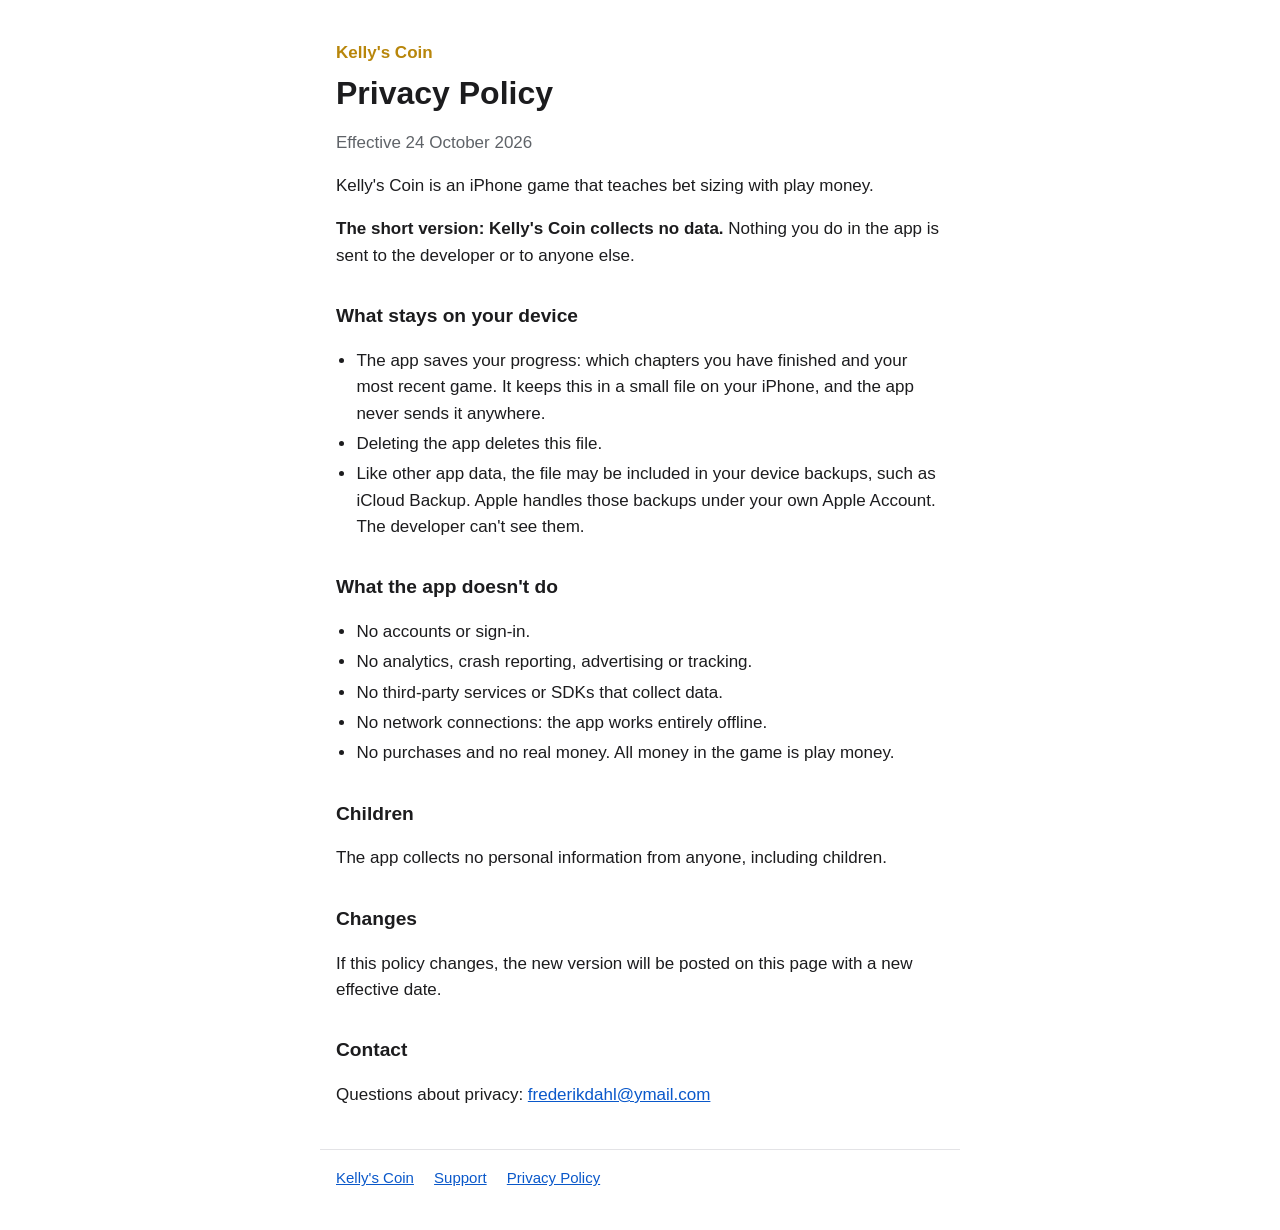
==== privacy.html @ 82ded95c "Add support and privacy pages for Kelly's Coin Plain HTML for GitHub Pages: a privacy policy (no dat" ====
<!doctype html>
<html lang="en">
<head>
  <meta charset="utf-8">
  <meta name="viewport" content="width=device-width, initial-scale=1">
  <title>Privacy Policy – Kelly's Coin</title>
  <link rel="stylesheet" href="style.css">
</head>
<body>
  <main>
    <p class="app">Kelly's Coin</p>
    <h1>Privacy Policy</h1>
    <p class="muted">Effective 24 October 2026</p>

    <p>Kelly's Coin is an iPhone game that teaches bet sizing with play money.</p>

    <p><strong>The short version: Kelly's Coin collects no data.</strong> Nothing you do in the app is sent to the developer or to anyone else.</p>

    <h2>What stays on your device</h2>
    <ul>
      <li>The app saves your progress: which chapters you have finished and your most recent game. It keeps this in a small file on your iPhone, and the app never sends it anywhere.</li>
      <li>Deleting the app deletes this file.</li>
      <li>Like other app data, the file may be included in your device backups, such as iCloud Backup. Apple handles those backups under your own Apple Account. The developer can't see them.</li>
    </ul>

    <h2>What the app doesn't do</h2>
    <ul>
      <li>No accounts or sign-in.</li>
      <li>No analytics, crash reporting, advertising or tracking.</li>
      <li>No third-party services or SDKs that collect data.</li>
      <li>No network connections: the app works entirely offline.</li>
      <li>No purchases and no real money. All money in the game is play money.</li>
    </ul>

    <h2>Children</h2>
    <p>The app collects no personal information from anyone, including children.</p>

    <h2>Changes</h2>
    <p>If this policy changes, the new version will be posted on this page with a new effective date.</p>

    <h2>Contact</h2>
    <p>Questions about privacy: <a href="mailto:frederikdahl@ymail.com">frederikdahl@ymail.com</a></p>
  </main>
  <footer>
    <a href="./">Kelly's Coin</a>
    <a href="support.html">Support</a>
    <a href="privacy.html">Privacy Policy</a>
  </footer>
</body>
</html>
---- style.css ----
:root {
  --bg: #ffffff;
  --text: #1c1c1e;
  --muted: #5f6368;
  --accent: #b8860b;
  --link: #0a58ca;
  --rule: #e3e3e6;
  color-scheme: light dark;
}

@media (prefers-color-scheme: dark) {
  :root {
    --bg: #102a43;
    --text: #f2f2f4;
    --muted: #a9b4c2;
    --accent: #d9a91e;
    --link: #8ab4f8;
    --rule: #24405e;
  }
}

* {
  box-sizing: border-box;
}

body {
  margin: 0;
  background: var(--bg);
  color: var(--text);
  font: 17px/1.55 -apple-system, BlinkMacSystemFont, "Segoe UI", Roboto, Helvetica, Arial, sans-serif;
  -webkit-text-size-adjust: 100%;
}

main {
  max-width: 40rem;
  margin: 0 auto;
  padding: 40px 16px 24px;
}

h1 {
  font-size: 2rem;
  line-height: 1.2;
  margin: 0 0 4px;
}

h2 {
  font-size: 1.2rem;
  margin: 32px 0 8px;
}

.app {
  color: var(--accent);
  font-weight: 700;
  margin: 0 0 8px;
}

.muted {
  color: var(--muted);
}

a {
  color: var(--link);
  overflow-wrap: anywhere;
}

ul {
  padding-left: 1.2em;
}

li + li {
  margin-top: 4px;
}

footer {
  max-width: 40rem;
  margin: 0 auto;
  padding: 16px 16px 40px;
  border-top: 1px solid var(--rule);
  color: var(--muted);
  font-size: 15px;
}

footer a {
  margin-right: 16px;
}
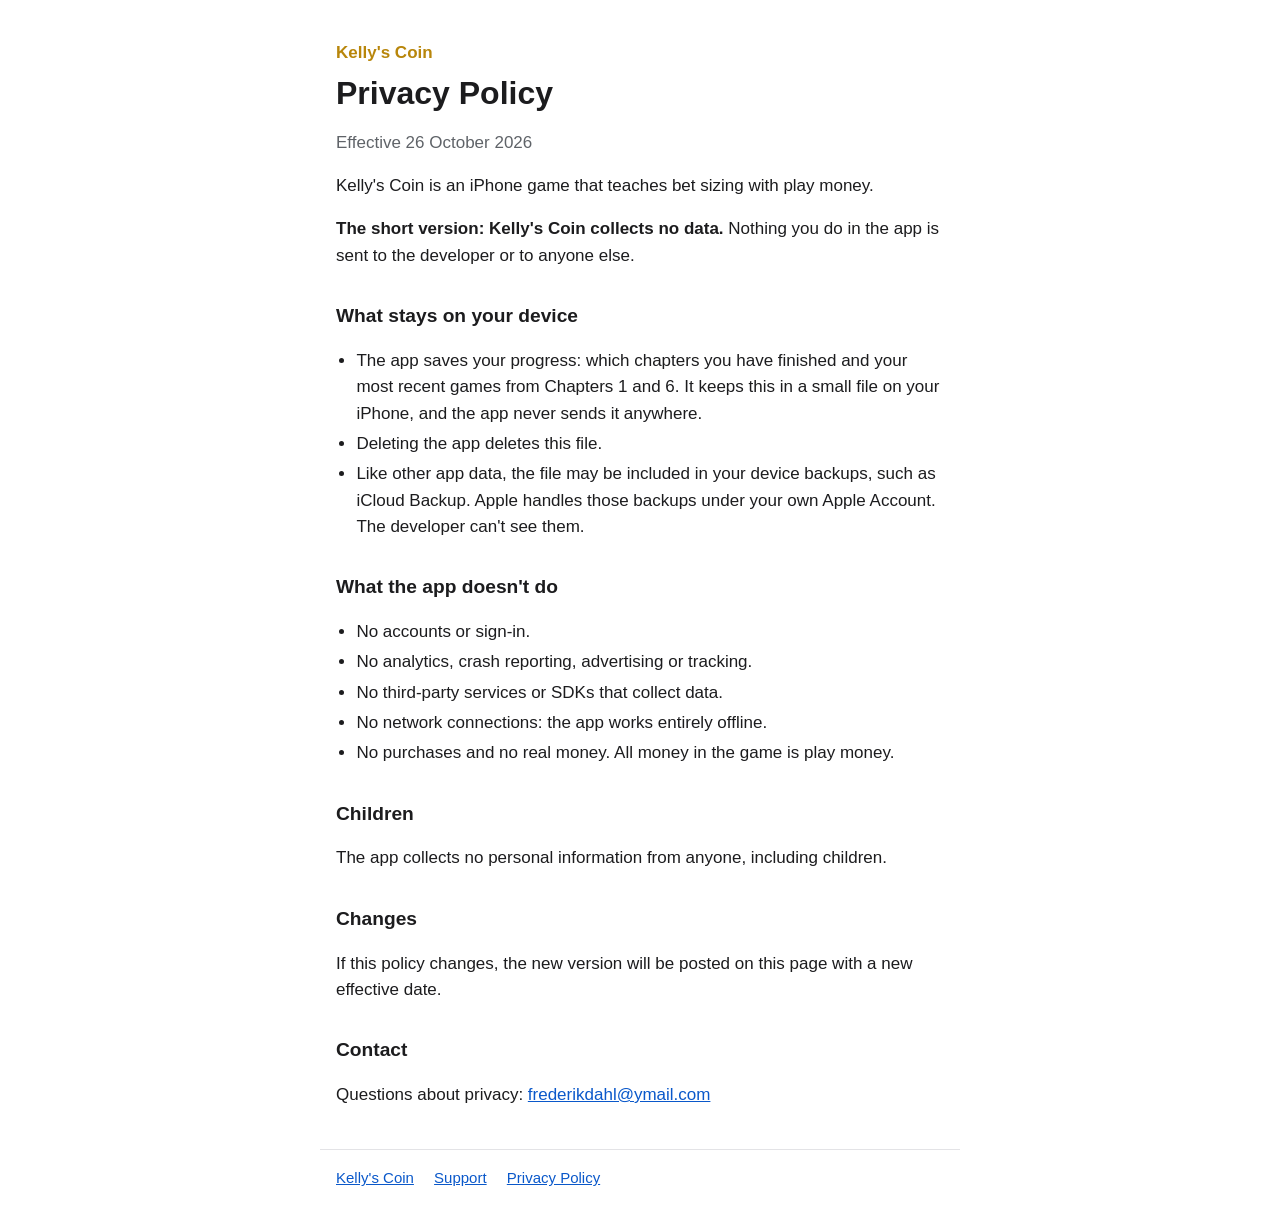
==== commit 03aedf60: "Privacy policy: the app saves the last games from Chapters 1 and 6 It said "your most recent game", " ====
--- a/privacy.html
+++ b/privacy.html
@@ -10,7 +10,7 @@
   <main>
     <p class="app">Kelly's Coin</p>
     <h1>Privacy Policy</h1>
-    <p class="muted">Effective 24 October 2026</p>
+    <p class="muted">Effective 26 October 2026</p>
 
     <p>Kelly's Coin is an iPhone game that teaches bet sizing with play money.</p>
 
@@ -18,7 +18,7 @@
 
     <h2>What stays on your device</h2>
     <ul>
-      <li>The app saves your progress: which chapters you have finished and your most recent game. It keeps this in a small file on your iPhone, and the app never sends it anywhere.</li>
+      <li>The app saves your progress: which chapters you have finished and your most recent games from Chapters 1 and 6. It keeps this in a small file on your iPhone, and the app never sends it anywhere.</li>
       <li>Deleting the app deletes this file.</li>
       <li>Like other app data, the file may be included in your device backups, such as iCloud Backup. Apple handles those backups under your own Apple Account. The developer can't see them.</li>
     </ul>
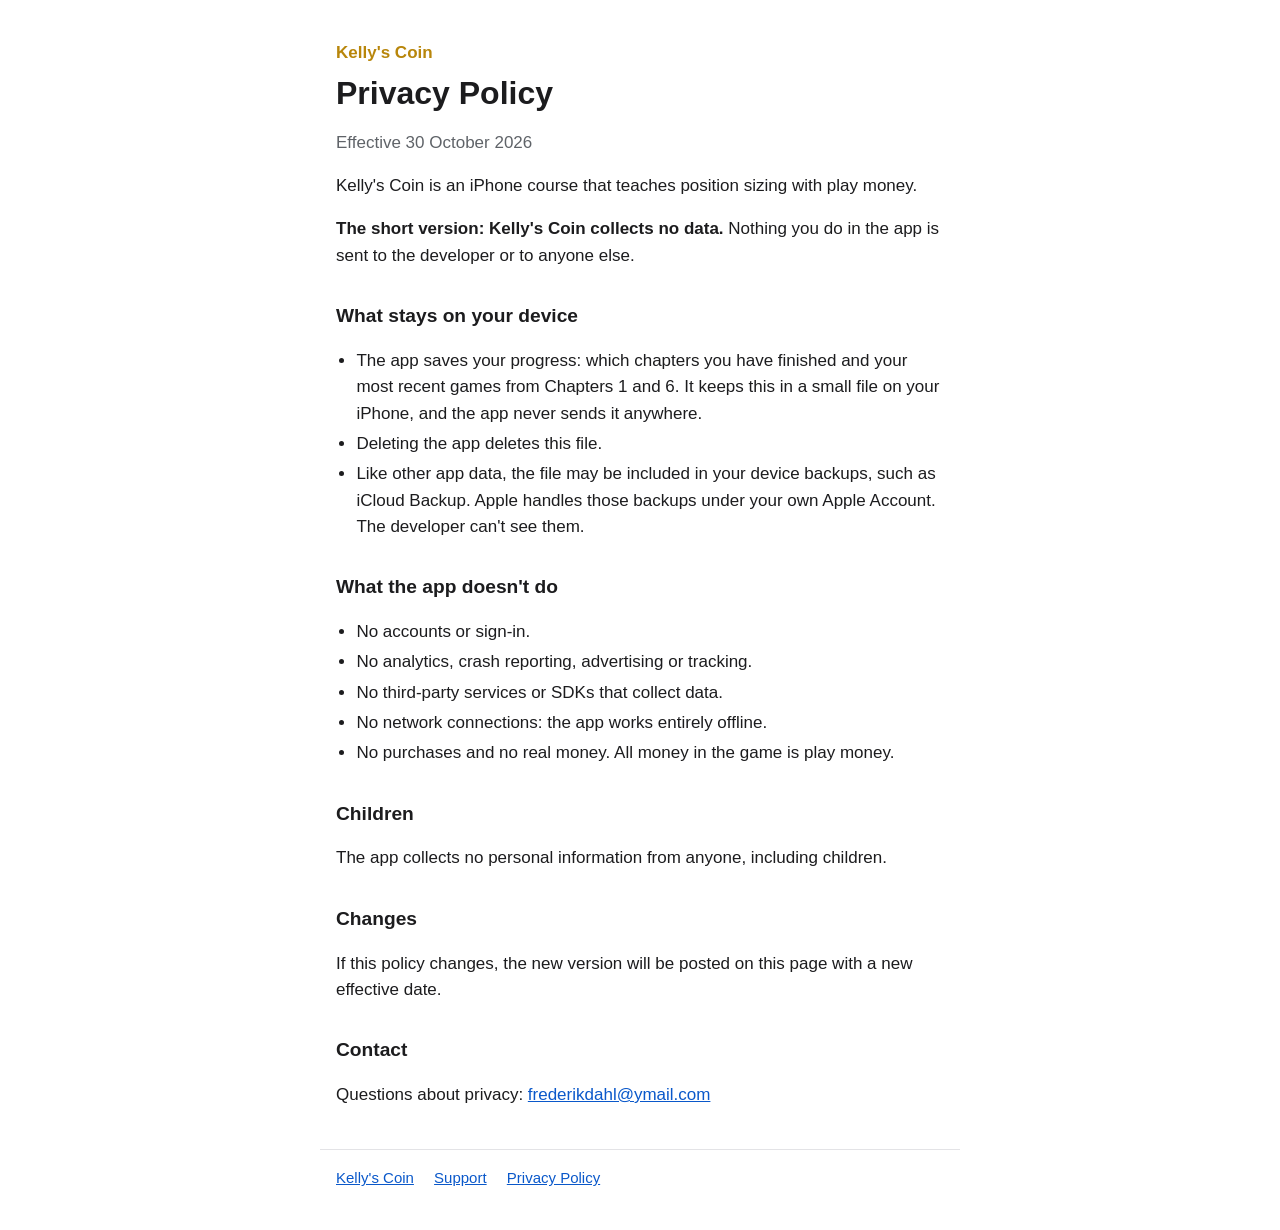
==== commit ac6ee68a: "Reword the site in the course's new frame: investing, not betting Support opens with the app's About" ====
--- a/privacy.html
+++ b/privacy.html
@@ -10,9 +10,9 @@
   <main>
     <p class="app">Kelly's Coin</p>
     <h1>Privacy Policy</h1>
-    <p class="muted">Effective 26 October 2026</p>
+    <p class="muted">Effective 30 October 2026</p>
 
-    <p>Kelly's Coin is an iPhone game that teaches bet sizing with play money.</p>
+    <p>Kelly's Coin is an iPhone course that teaches position sizing with play money.</p>
 
     <p><strong>The short version: Kelly's Coin collects no data.</strong> Nothing you do in the app is sent to the developer or to anyone else.</p>
 
